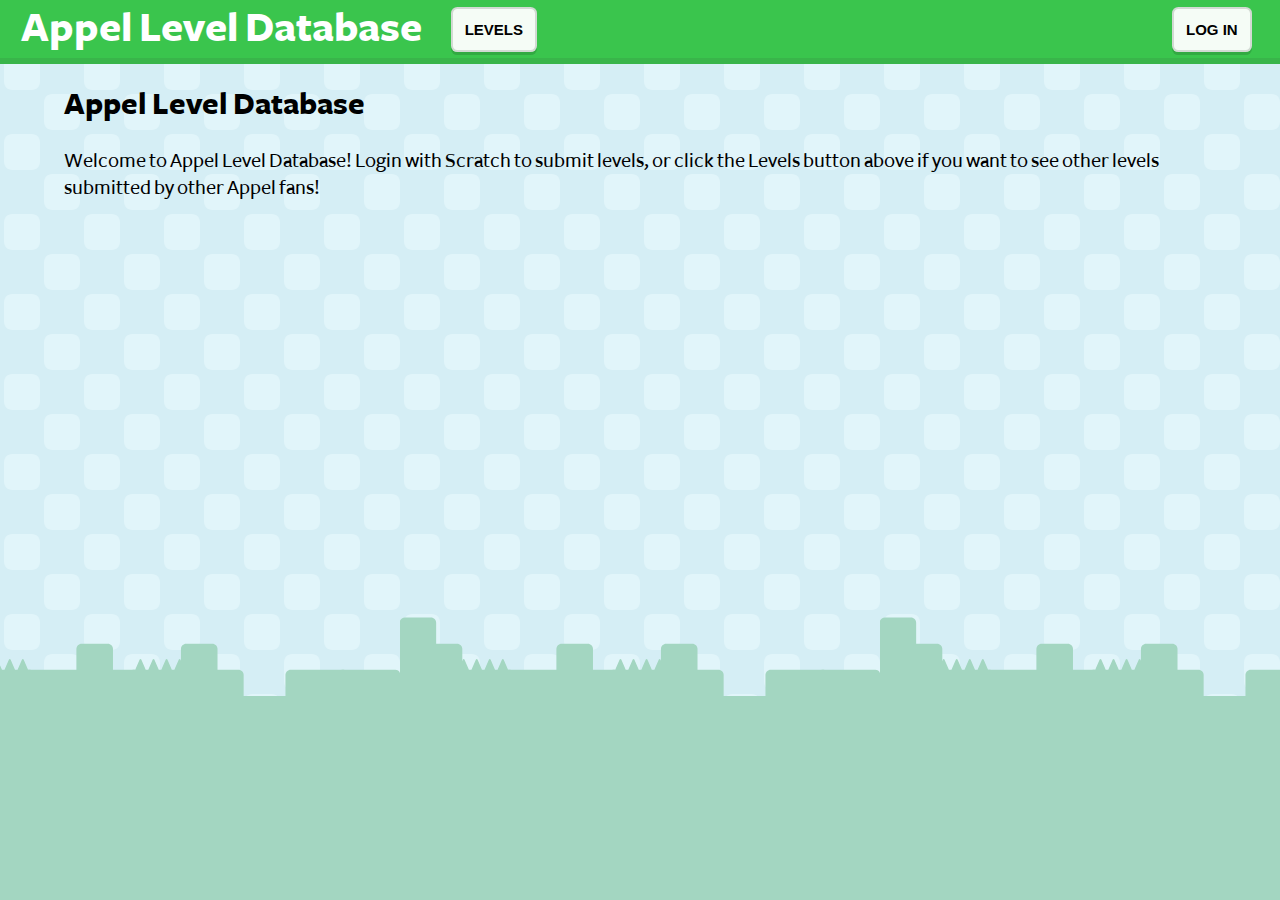
==== index.html @ 962a742c "fix login button not appearing when logging in" ====
<!DOCTYPE html>
<html>
	<head>
		<meta charset="utf-8">
		<meta name="viewport" content="width=device-width,initial-scale=1">
		<title>Home | Appel Level Database</title>
		
		<link rel="stylesheet" href="style/style.css">
		
		<script defer type="text/javascript" src="js/auth.js"></script>
		<script defer type="text/javascript" src="js/navbar.js"></script>
	</head>
  
	<body>
		<h2>Appel Level Database</h2>
		<p>
			Welcome to Appel Level Database! Login with Scratch to submit levels, or click the Levels button above if you want to see other levels submitted by other Appel fans!
		</p>
	</body>
</html>
---- style/style.css ----
@import "basicelements.css";
@import "form.css";
@import "navbar.css";

@font-face {
    font-family: "Freight Sans";
    src: url(../font/FreightSans-Bold.ttf);
    font-weight: bold;
}
@font-face {
    font-family: "Freight Sans";
    src: url(../font/FreightSans-Medium.ttf);
}

:root {
	font-family: "Freight Sans", sans-serif;
	font-size: 16pt;
	color: black;
}
body {
	background-color: #d5eef5;
	background-image: url(../img/bghills.svg), url(../img/bg.svg);
	background-position: bottom, center;
	background-repeat: repeat-x, repeat;
	
	margin: 1em 3em;
}
:root, body  {
	min-height: 100%;
}
@media only screen and (max-width: 720px) {
	body {
		margin: 0.75em;
	}
}
@media only screen and (max-height: 300px) {
	body {
		margin-top: 0.25em;
	}
}

.no-auth, .auth-only, .no-admin, .admin-only {
	display: none;
}

:root.js.auth-authed .auth-only,
:root.js.auth-admin .admin-only,
:root.js:not(.auth-authed) .no-auth,
:root.js:not(.auth-authed) .no-admin {
	display: unset;
}
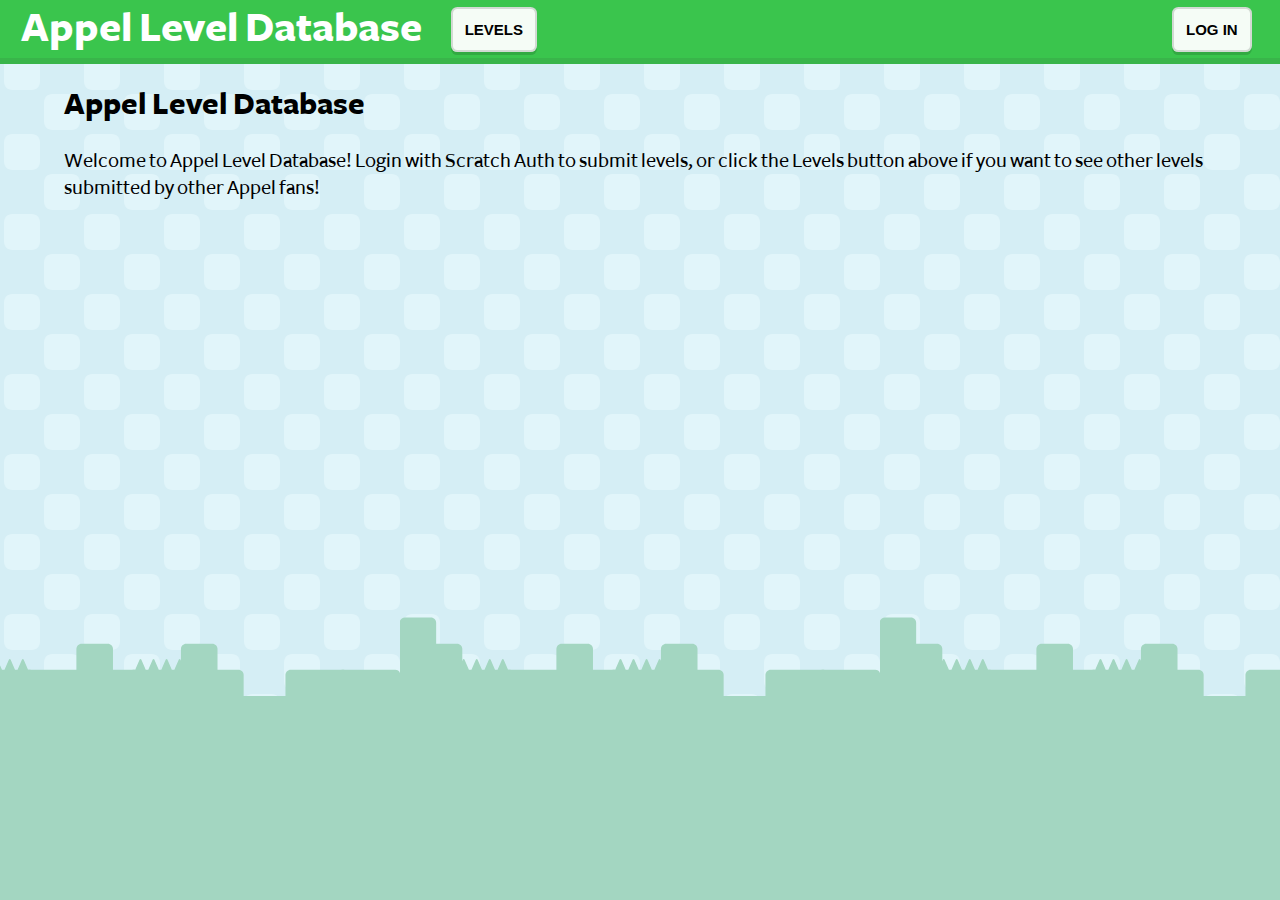
==== commit c528f1c0: "clarify" ====
--- a/index.html
+++ b/index.html
@@ -14,7 +14,7 @@
 	<body>
 		<h2>Appel Level Database</h2>
 		<p>
-			Welcome to Appel Level Database! Login with Scratch to submit levels, or click the Levels button above if you want to see other levels submitted by other Appel fans!
+			Welcome to Appel Level Database! Login with Scratch Auth to submit levels, or click the Levels button above if you want to see other levels submitted by other Appel fans!
 		</p>
 	</body>
 </html>
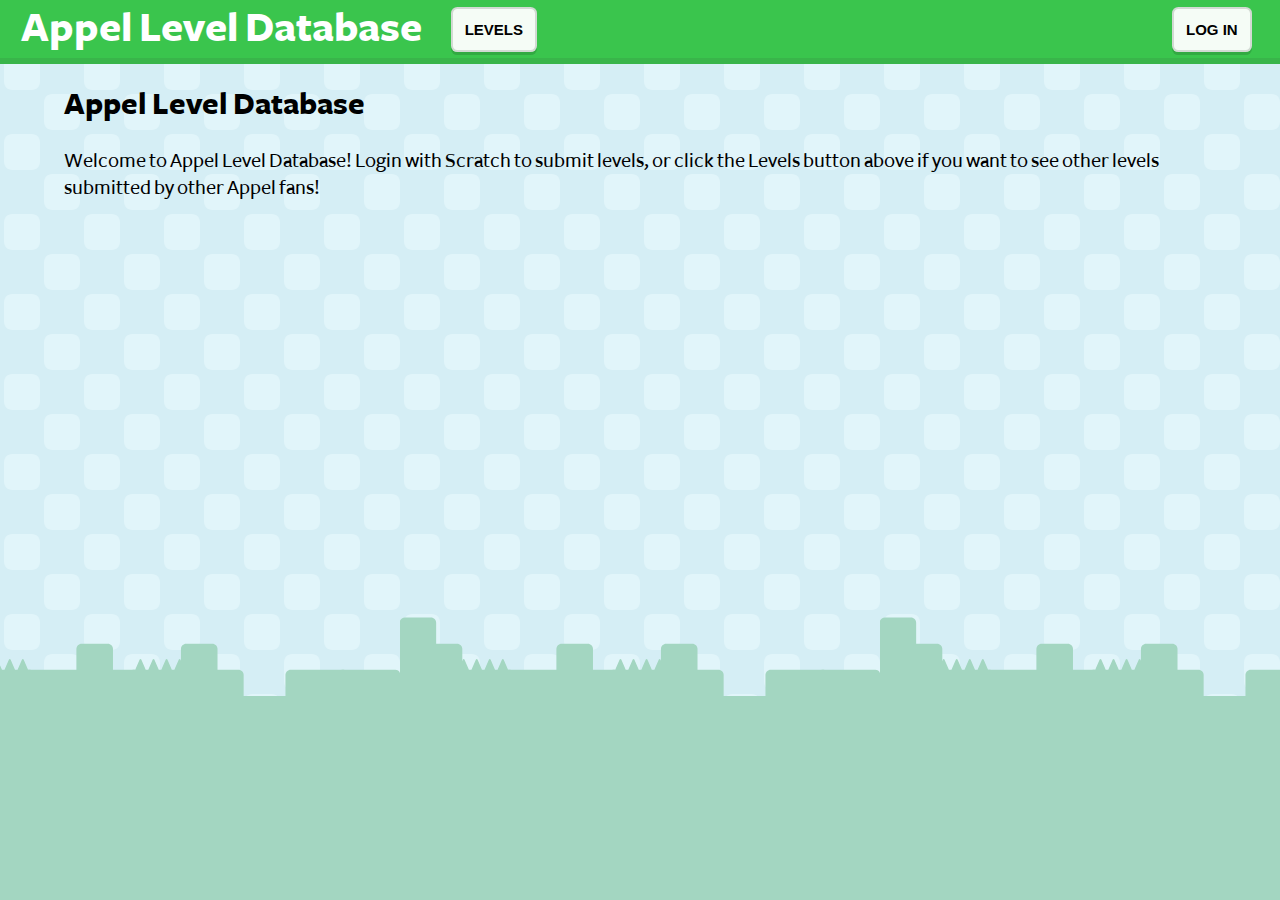
==== commit 2537fcbc: "changes" ====
--- a/index.html
+++ b/index.html
@@ -5,16 +5,18 @@
 		<meta name="viewport" content="width=device-width,initial-scale=1">
 		<title>Home | Appel Level Database</title>
 		
-		<link rel="stylesheet" href="style/style.css">
+		<link defer rel="stylesheet" href="style/style.css">
 		
 		<script defer type="text/javascript" src="js/auth.js"></script>
 		<script defer type="text/javascript" src="js/navbar.js"></script>
 	</head>
-  
+	<div id="navbar"></div>
 	<body>
-		<h2>Appel Level Database</h2>
-		<p>
-			Welcome to Appel Level Database! Login with Scratch Auth to submit levels, or click the Levels button above if you want to see other levels submitted by other Appel fans!
-		</p>
+		<div id="content">
+			<h2>Appel Level Database</h2>
+			<p>
+				Welcome to Appel Level Database! Login with Scratch to submit levels, or click the Levels button above if you want to see other levels submitted by other Appel fans!
+			</p>
+		</div>
 	</body>
 </html>
--- a/style/style.css
+++ b/style/style.css
@@ -3,31 +3,37 @@
 @import "navbar.css";
 
 @font-face {
-    font-family: "Freight Sans";
-    src: url(../font/FreightSans-Bold.ttf);
-    font-weight: bold;
+	font-family: "Freight Sans";
+	src: url(../font/FreightSans-Medium.ttf);
+	font-display: swap;
 }
 @font-face {
-    font-family: "Freight Sans";
-    src: url(../font/FreightSans-Medium.ttf);
+	font-family: "Freight Sans";
+	src: url(../font/FreightSans-Bold.ttf);
+	font-weight: bold;
+	font-display: swap;
 }
 
-:root {
+body {
 	font-family: "Freight Sans", sans-serif;
 	font-size: 16pt;
 	color: black;
-}
-body {
+	
 	background-color: #d5eef5;
 	background-image: url(../img/bghills.svg), url(../img/bg.svg);
 	background-position: bottom, center;
 	background-repeat: repeat-x, repeat;
+	
+	margin: 0;
+}
+#content {
 	
 	margin: 1em 3em;
 }
 :root, body  {
 	min-height: 100%;
 }
+
 @media only screen and (max-width: 720px) {
 	body {
 		margin: 0.75em;
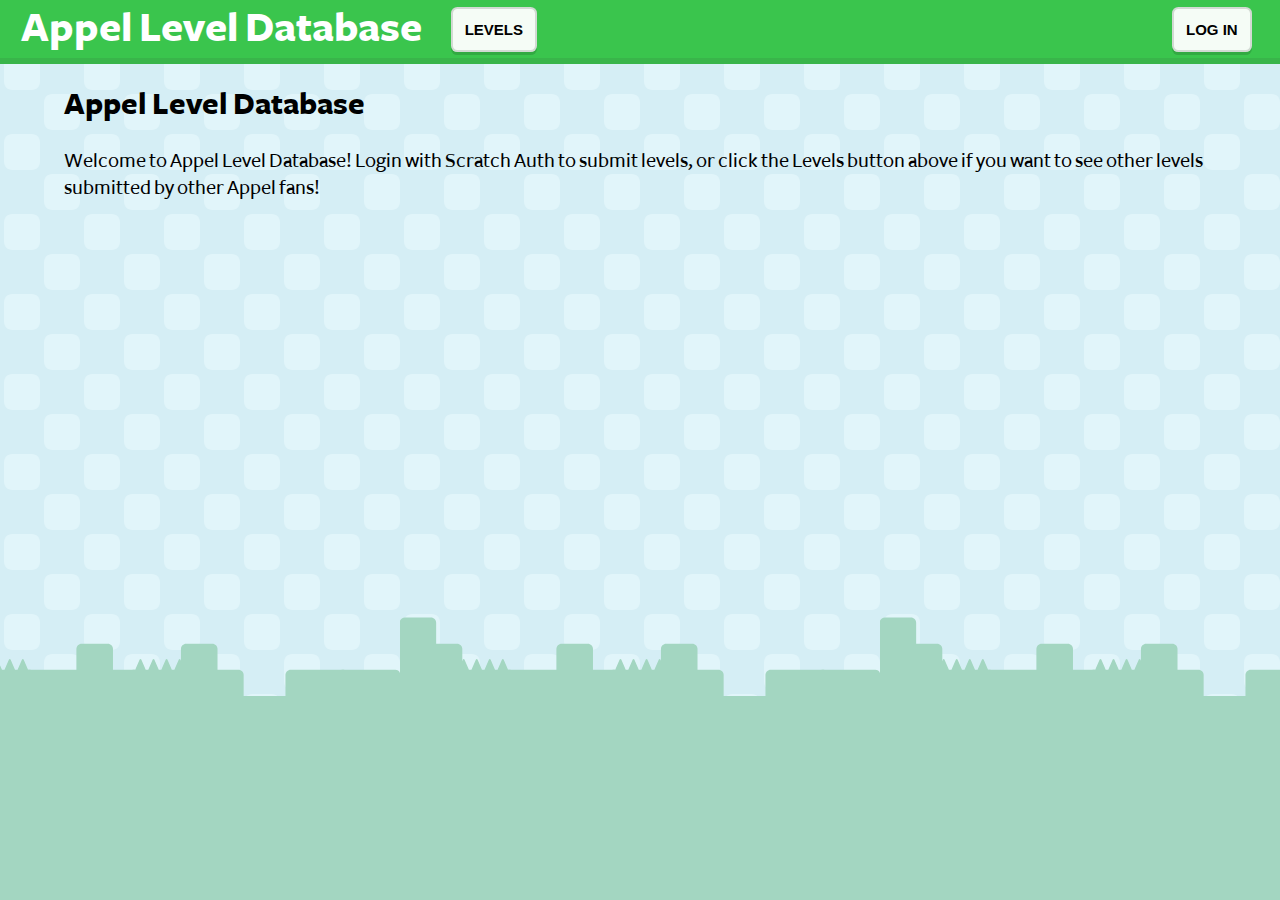
==== commit 89cc8b72: "Merge branch 'main' of https://github.com/Appel-Level-Database/Appel-Level-Database.github.io" ====
--- a/index.html
+++ b/index.html
@@ -15,7 +15,7 @@
 		<div id="content">
 			<h2>Appel Level Database</h2>
 			<p>
-				Welcome to Appel Level Database! Login with Scratch to submit levels, or click the Levels button above if you want to see other levels submitted by other Appel fans!
+				Welcome to Appel Level Database! Login with Scratch Auth to submit levels, or click the Levels button above if you want to see other levels submitted by other Appel fans!
 			</p>
 		</div>
 	</body>
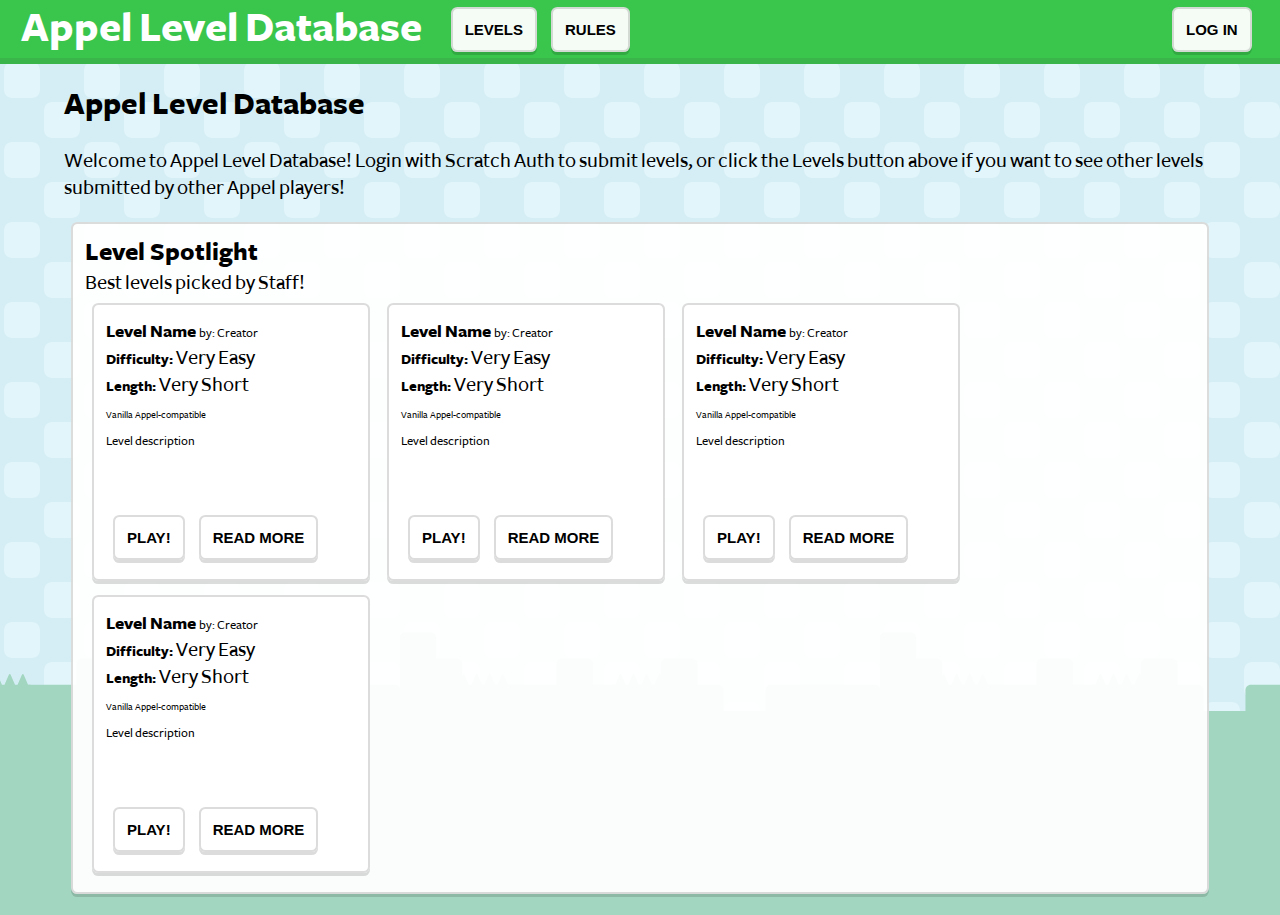
==== commit 5406cada: "New stuff" ====
--- a/index.html
+++ b/index.html
@@ -5,7 +5,7 @@
 		<meta name="viewport" content="width=device-width,initial-scale=1">
 		<title>Home | Appel Level Database</title>
 		
-		<link defer rel="stylesheet" href="style/style.css">
+		<link rel="stylesheet" href="style/style.css">
 		
 		<script defer type="text/javascript" src="js/auth.js"></script>
 		<script defer type="text/javascript" src="js/navbar.js"></script>
@@ -15,7 +15,23 @@
 		<div id="content">
 			<h2>Appel Level Database</h2>
 			<p>
-				Welcome to Appel Level Database! Login with Scratch Auth to submit levels, or click the Levels button above if you want to see other levels submitted by other Appel fans!
+				Welcome to Appel Level Database! Login with Scratch Auth to submit levels, or click the Levels button above if you want to see other levels submitted by other Appel players!
+				<div class="card">
+				<strong style="font-size:2vw;">Level Spotlight</strong><br>
+				<a>Best levels picked by Staff!</a><br>
+				<div class="featured-card">
+				<div class="featured-card-content"><a><strong style="font-size:1.4vw;">Level Name</strong></a> <a style="font-size:1vw;">by: Creator</a><br><a><strong style="font-size:1.2vw;">Difficulty:</strong> Very Easy</a><br><a><strong style="font-size:1.2vw;">Length:</strong> Very Short</a><br><a style="font-size:0.8vw;">Vanilla Appel-compatible</a><br><a style="font-size:1vw;">Level description</a><br><a href=""></div><div class="featured-button"><button>Play!</button></a><a href=""><button>Read More</button></div></a></div>
+				<div class="featured-card">
+				<div class="featured-card-content"><a><strong style="font-size:1.4vw;">Level Name</strong></a> <a style="font-size:1vw;">by: Creator</a><br><a><strong style="font-size:1.2vw;">Difficulty:</strong> Very Easy</a><br><a><strong style="font-size:1.2vw;">Length:</strong> Very Short</a><br><a style="font-size:0.8vw;">Vanilla Appel-compatible</a><br><a style="font-size:1vw;">Level description</a><br><a href=""></div><div class="featured-button"><button>Play!</button></a><a href=""><button>Read More</button></div></a></div>
+				<div class="featured-card">
+				<div class="featured-card-content"><a><strong style="font-size:1.4vw;">Level Name</strong></a> <a style="font-size:1vw;">by: Creator</a><br><a><strong style="font-size:1.2vw;">Difficulty:</strong> Very Easy</a><br><a><strong style="font-size:1.2vw;">Length:</strong> Very Short</a><br><a style="font-size:0.8vw;">Vanilla Appel-compatible</a><br><a style="font-size:1vw;">Level description</a><br><a href=""></div><div class="featured-button"><button>Play!</button></a><a href=""><button>Read More</button></div></a></div>
+				<div class="featured-card">
+				<div class="featured-card-content"><a><strong style="font-size:1.4vw;">Level Name</strong></a> <a style="font-size:1vw;">by: Creator</a><br><a><strong style="font-size:1.2vw;">Difficulty:</strong> Very Easy</a><br><a><strong style="font-size:1.2vw;">Length:</strong> Very Short</a><br><a style="font-size:0.8vw;">Vanilla Appel-compatible</a><br><a style="font-size:1vw;">Level description</a><br><a href=""></div><div class="featured-button"><button>Play!</button></a><a href=""><button>Read More</button></div></a></div>
+				</div>
+				</div>
+				</div>
+				</div>
+				</div>
 			</p>
 		</div>
 	</body>
--- a/style/style.css
+++ b/style/style.css
@@ -27,7 +27,6 @@
 	margin: 0;
 }
 #content {
-	
 	margin: 1em 3em;
 }
 :root, body  {
@@ -35,12 +34,12 @@
 }
 
 @media only screen and (max-width: 720px) {
-	body {
+	#content {
 		margin: 0.75em;
 	}
 }
 @media only screen and (max-height: 300px) {
-	body {
+	#content {
 		margin-top: 0.25em;
 	}
 }
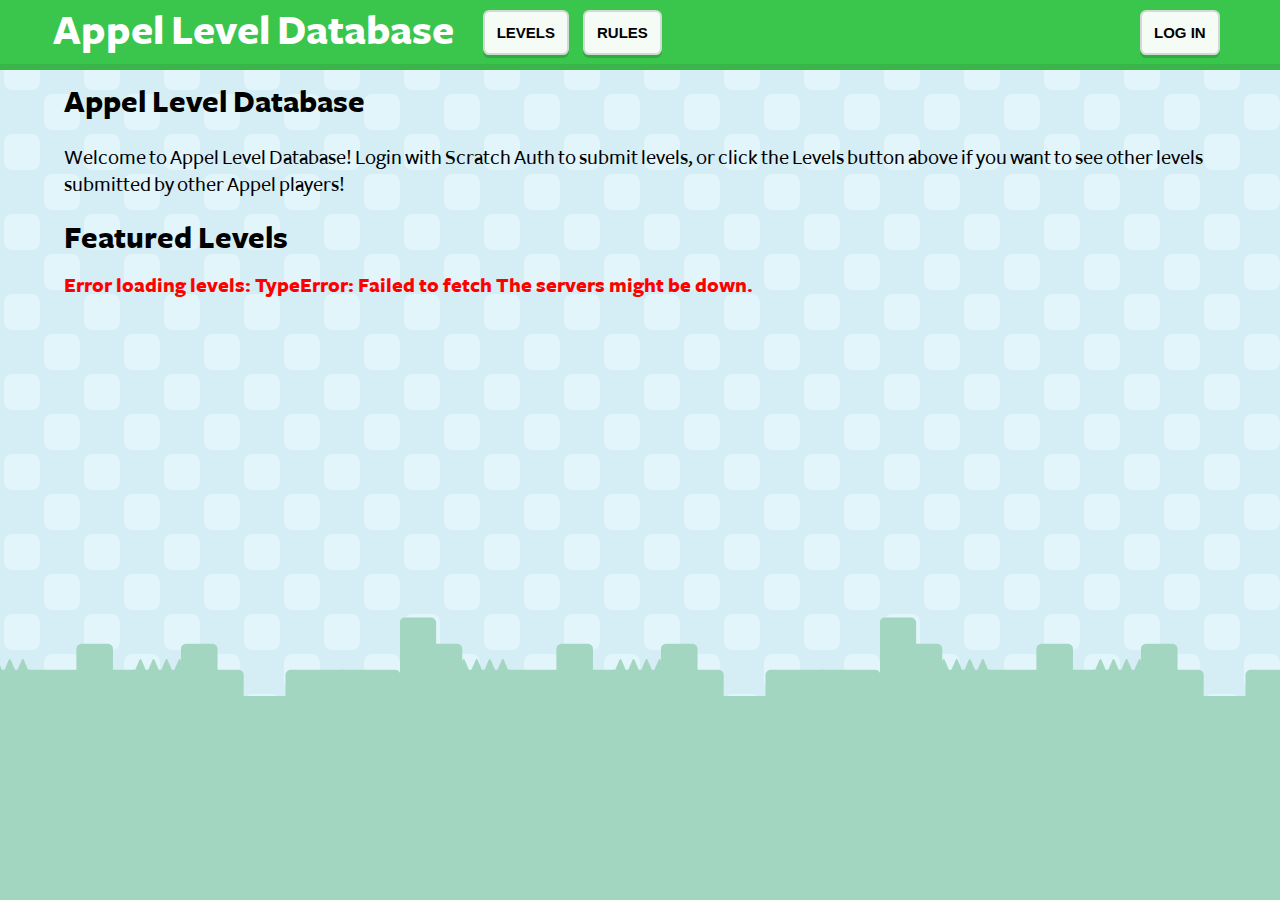
==== commit bc7b0862: "featured levels!" ====
--- a/index.html
+++ b/index.html
@@ -6,33 +6,23 @@
 		<title>Home | Appel Level Database</title>
 		
 		<link rel="stylesheet" href="style/style.css">
+		<link rel="stylesheet" href="style/featured.css">
 		
 		<script defer type="text/javascript" src="js/auth.js"></script>
 		<script defer type="text/javascript" src="js/navbar.js"></script>
+		<script defer type="text/javascript" src="js/levelcards.js"></script>
+		<script defer type="text/javascript" src="js/featured.js"></script>
 	</head>
-	<div id="navbar"></div>
 	<body>
+		<div id="navbar-container"><div id="navbar"></div></div>
 		<div id="content">
 			<h2>Appel Level Database</h2>
 			<p>
 				Welcome to Appel Level Database! Login with Scratch Auth to submit levels, or click the Levels button above if you want to see other levels submitted by other Appel players!
-				<div class="card">
-				<strong style="font-size:2vw;">Level Spotlight</strong><br>
-				<a>Best levels picked by Staff!</a><br>
-				<div class="featured-card">
-				<div class="featured-card-content"><a><strong style="font-size:1.4vw;">Level Name</strong></a> <a style="font-size:1vw;">by: Creator</a><br><a><strong style="font-size:1.2vw;">Difficulty:</strong> Very Easy</a><br><a><strong style="font-size:1.2vw;">Length:</strong> Very Short</a><br><a style="font-size:0.8vw;">Vanilla Appel-compatible</a><br><a style="font-size:1vw;">Level description</a><br><a href=""></div><div class="featured-button"><button>Play!</button></a><a href=""><button>Read More</button></div></a></div>
-				<div class="featured-card">
-				<div class="featured-card-content"><a><strong style="font-size:1.4vw;">Level Name</strong></a> <a style="font-size:1vw;">by: Creator</a><br><a><strong style="font-size:1.2vw;">Difficulty:</strong> Very Easy</a><br><a><strong style="font-size:1.2vw;">Length:</strong> Very Short</a><br><a style="font-size:0.8vw;">Vanilla Appel-compatible</a><br><a style="font-size:1vw;">Level description</a><br><a href=""></div><div class="featured-button"><button>Play!</button></a><a href=""><button>Read More</button></div></a></div>
-				<div class="featured-card">
-				<div class="featured-card-content"><a><strong style="font-size:1.4vw;">Level Name</strong></a> <a style="font-size:1vw;">by: Creator</a><br><a><strong style="font-size:1.2vw;">Difficulty:</strong> Very Easy</a><br><a><strong style="font-size:1.2vw;">Length:</strong> Very Short</a><br><a style="font-size:0.8vw;">Vanilla Appel-compatible</a><br><a style="font-size:1vw;">Level description</a><br><a href=""></div><div class="featured-button"><button>Play!</button></a><a href=""><button>Read More</button></div></a></div>
-				<div class="featured-card">
-				<div class="featured-card-content"><a><strong style="font-size:1.4vw;">Level Name</strong></a> <a style="font-size:1vw;">by: Creator</a><br><a><strong style="font-size:1.2vw;">Difficulty:</strong> Very Easy</a><br><a><strong style="font-size:1.2vw;">Length:</strong> Very Short</a><br><a style="font-size:0.8vw;">Vanilla Appel-compatible</a><br><a style="font-size:1vw;">Level description</a><br><a href=""></div><div class="featured-button"><button>Play!</button></a><a href=""><button>Read More</button></div></a></div>
-				</div>
-				</div>
-				</div>
-				</div>
-				</div>
 			</p>
+			<h2>Featured Levels</h2>
+			<div id="status"></div>
+			<div id="featured"></div>
 		</div>
 	</body>
 </html>
--- a/style/style.css
+++ b/style/style.css
@@ -25,9 +25,16 @@
 	background-repeat: repeat-x, repeat;
 	
 	margin: 0;
+	display: grid;
 }
 #content {
-	margin: 1em 3em;
+	width: 100%;
+	max-width: 80rem;
+	
+	box-sizing: border-box;
+	padding: 1em 3em;
+	padding-top: 0;
+	margin: 0 auto;
 }
 :root, body  {
 	min-height: 100%;
@@ -35,12 +42,12 @@
 
 @media only screen and (max-width: 720px) {
 	#content {
-		margin: 0.75em;
+		padding: 0.75em;
 	}
 }
 @media only screen and (max-height: 300px) {
 	#content {
-		margin-top: 0.25em;
+		padding-top: 0.25em;
 	}
 }
 
--- a/style/featured.css
+++ b/style/featured.css
@@ -0,0 +1,34 @@
+.level-card {
+	display: inline-flex;
+	flex-direction: column;
+	flex-wrap: nowrap;
+	overflow: auto;
+	position: relative;
+	width: 15em;
+	height: 16em;
+}
+
+.level-info-area {
+	flex-grow: 1;
+	flex-shrink: 1;
+}
+.level-buttons-area {
+	flex-grow: 0;
+	flex-shrink: 0;
+}
+
+.level-name {
+	display: inline-block;
+	margin-bottom: -12px;
+	margin-top: 0;
+}
+.level-author {
+	font-style: italic;
+	font-size: 12pt;
+}
+.level-compatibility-notice {
+	font-size: 12pt;
+}
+.level-desc {
+	margin: 0.25em 0;
+}